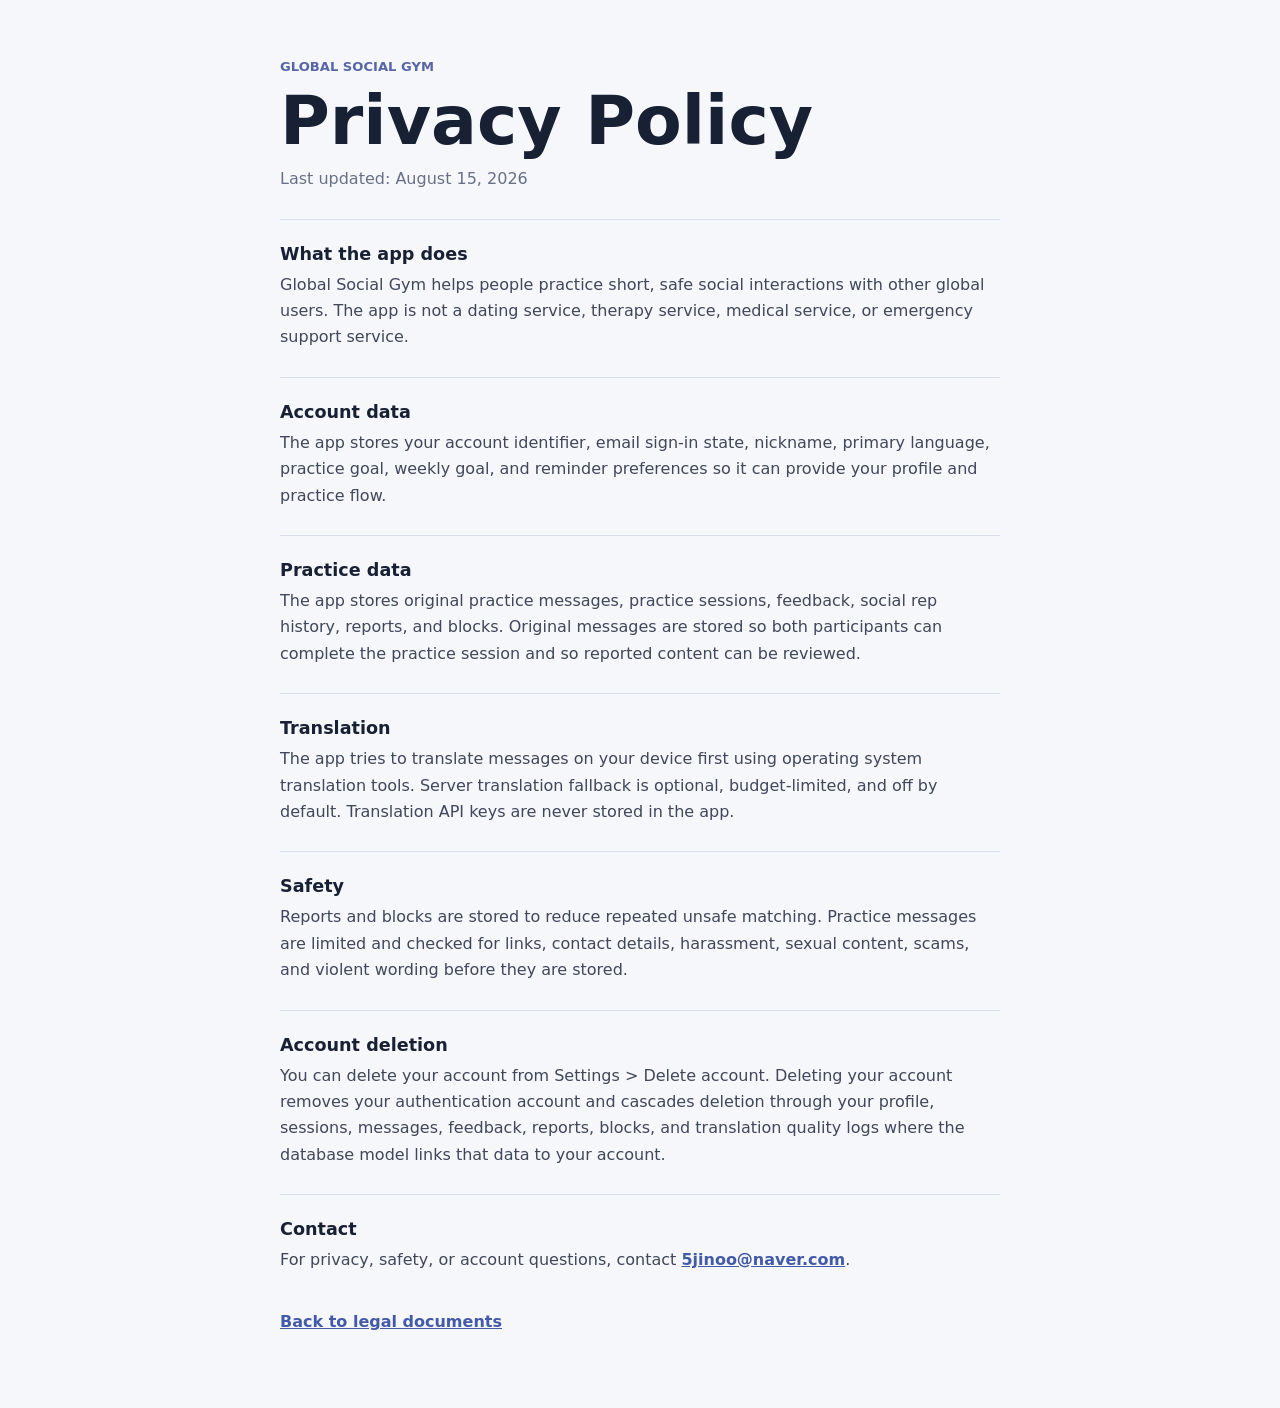
==== privacy.html @ c8651094 "Publish Global Social Gym legal pages" ====
<!doctype html>
<html lang="en">
  <head>
    <meta charset="utf-8">
    <meta name="viewport" content="width=device-width, initial-scale=1">
    <title>Privacy Policy - Global Social Gym</title>
    <link rel="stylesheet" href="./style.css">
  </head>
  <body>
    <main class="page">
      <p class="eyebrow">Global Social Gym</p>
      <h1>Privacy Policy</h1>
      <p class="updated">Last updated: August 15, 2026</p>

      <section>
        <h2>What the app does</h2>
        <p>
          Global Social Gym helps people practice short, safe social
          interactions with other global users. The app is not a dating service,
          therapy service, medical service, or emergency support service.
        </p>
      </section>

      <section>
        <h2>Account data</h2>
        <p>
          The app stores your account identifier, email sign-in state, nickname,
          primary language, practice goal, weekly goal, and reminder preferences
          so it can provide your profile and practice flow.
        </p>
      </section>

      <section>
        <h2>Practice data</h2>
        <p>
          The app stores original practice messages, practice sessions,
          feedback, social rep history, reports, and blocks. Original messages
          are stored so both participants can complete the practice session and
          so reported content can be reviewed.
        </p>
      </section>

      <section>
        <h2>Translation</h2>
        <p>
          The app tries to translate messages on your device first using
          operating system translation tools. Server translation fallback is
          optional, budget-limited, and off by default. Translation API keys are
          never stored in the app.
        </p>
      </section>

      <section>
        <h2>Safety</h2>
        <p>
          Reports and blocks are stored to reduce repeated unsafe matching.
          Practice messages are limited and checked for links, contact details,
          harassment, sexual content, scams, and violent wording before they are
          stored.
        </p>
      </section>

      <section>
        <h2>Account deletion</h2>
        <p>
          You can delete your account from Settings &gt; Delete account. Deleting
          your account removes your authentication account and cascades deletion
          through your profile, sessions, messages, feedback, reports, blocks,
          and translation quality logs where the database model links that data
          to your account.
        </p>
      </section>

      <section>
        <h2>Contact</h2>
        <p>
          For privacy, safety, or account questions, contact
          <a href="mailto:5jinoo@naver.com">5jinoo@naver.com</a>.
        </p>
      </section>

      <p class="footer"><a href="./index.html">Back to legal documents</a></p>
    </main>
  </body>
</html>
---- style.css ----
:root {
  color-scheme: light;
  font-family: Inter, ui-sans-serif, system-ui, -apple-system, BlinkMacSystemFont,
    "Segoe UI", sans-serif;
  color: #182033;
  background: #f5f7fb;
}

* {
  box-sizing: border-box;
}

body {
  margin: 0;
}

.page {
  width: min(760px, 100%);
  margin: 0 auto;
  padding: 56px 20px 72px;
}

.eyebrow {
  margin: 0 0 10px;
  color: #5966a6;
  font-size: 0.82rem;
  font-weight: 700;
  letter-spacing: 0;
  text-transform: uppercase;
}

h1 {
  margin: 0;
  font-size: clamp(2.1rem, 8vw, 4.25rem);
  line-height: 0.98;
  letter-spacing: 0;
}

h2 {
  margin: 0 0 8px;
  font-size: 1.1rem;
  letter-spacing: 0;
}

p {
  margin: 0;
  color: #3f4759;
  line-height: 1.65;
}

section {
  margin-top: 26px;
  padding-top: 24px;
  border-top: 1px solid #d9deeb;
}

a {
  color: #435aa8;
  font-weight: 700;
}

.lead {
  margin-top: 18px;
  font-size: 1.08rem;
}

.updated {
  margin-top: 12px;
  color: #677086;
}

.links {
  display: grid;
  gap: 12px;
  margin-top: 32px;
}

.links a {
  display: block;
  padding: 16px 18px;
  border: 1px solid #cfd5e6;
  border-radius: 8px;
  background: #ffffff;
  text-decoration: none;
}

.footer {
  margin-top: 36px;
}
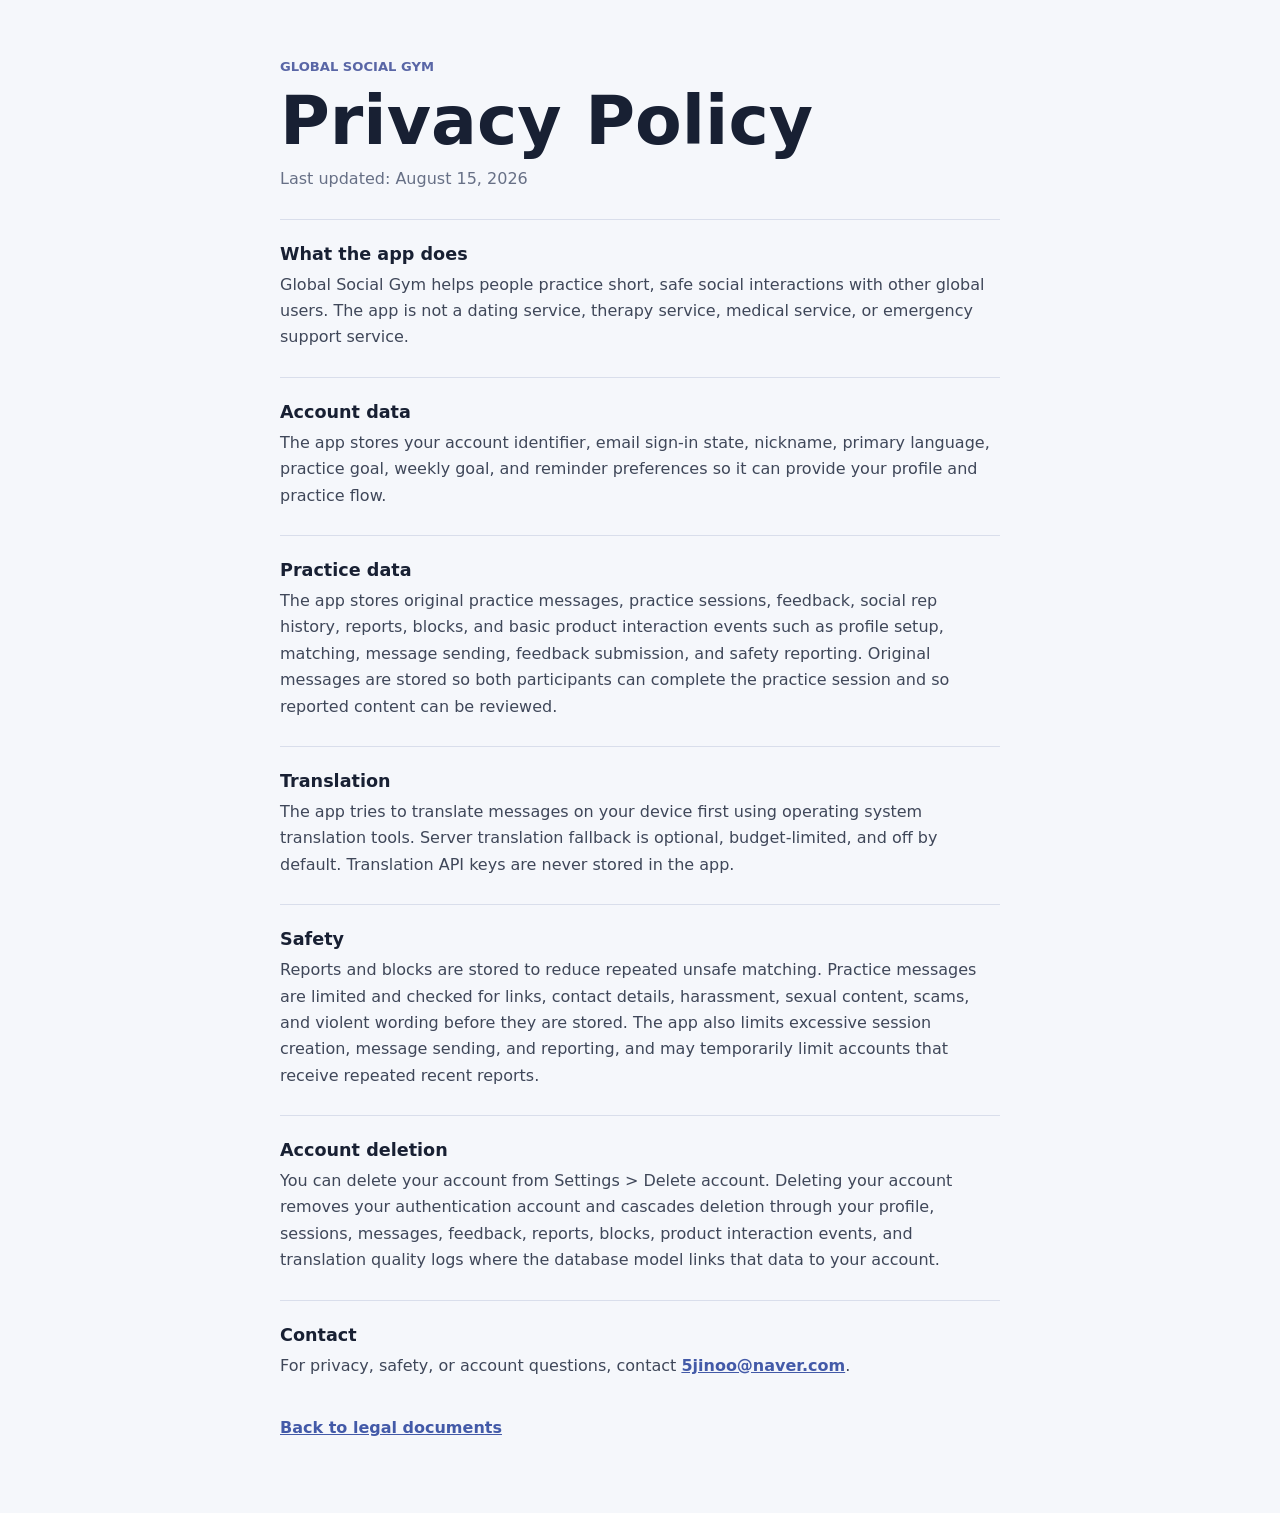
==== commit fa560e28: "Update privacy policy for product metrics" ====
--- a/privacy.html
+++ b/privacy.html
@@ -34,9 +34,11 @@
         <h2>Practice data</h2>
         <p>
           The app stores original practice messages, practice sessions,
-          feedback, social rep history, reports, and blocks. Original messages
-          are stored so both participants can complete the practice session and
-          so reported content can be reviewed.
+          feedback, social rep history, reports, blocks, and basic product
+          interaction events such as profile setup, matching, message sending,
+          feedback submission, and safety reporting. Original messages are
+          stored so both participants can complete the practice session and so
+          reported content can be reviewed.
         </p>
       </section>
 
@@ -56,7 +58,9 @@
           Reports and blocks are stored to reduce repeated unsafe matching.
           Practice messages are limited and checked for links, contact details,
           harassment, sexual content, scams, and violent wording before they are
-          stored.
+          stored. The app also limits excessive session creation, message
+          sending, and reporting, and may temporarily limit accounts that
+          receive repeated recent reports.
         </p>
       </section>
 
@@ -66,8 +70,8 @@
           You can delete your account from Settings &gt; Delete account. Deleting
           your account removes your authentication account and cascades deletion
           through your profile, sessions, messages, feedback, reports, blocks,
-          and translation quality logs where the database model links that data
-          to your account.
+          product interaction events, and translation quality logs where the
+          database model links that data to your account.
         </p>
       </section>
 
